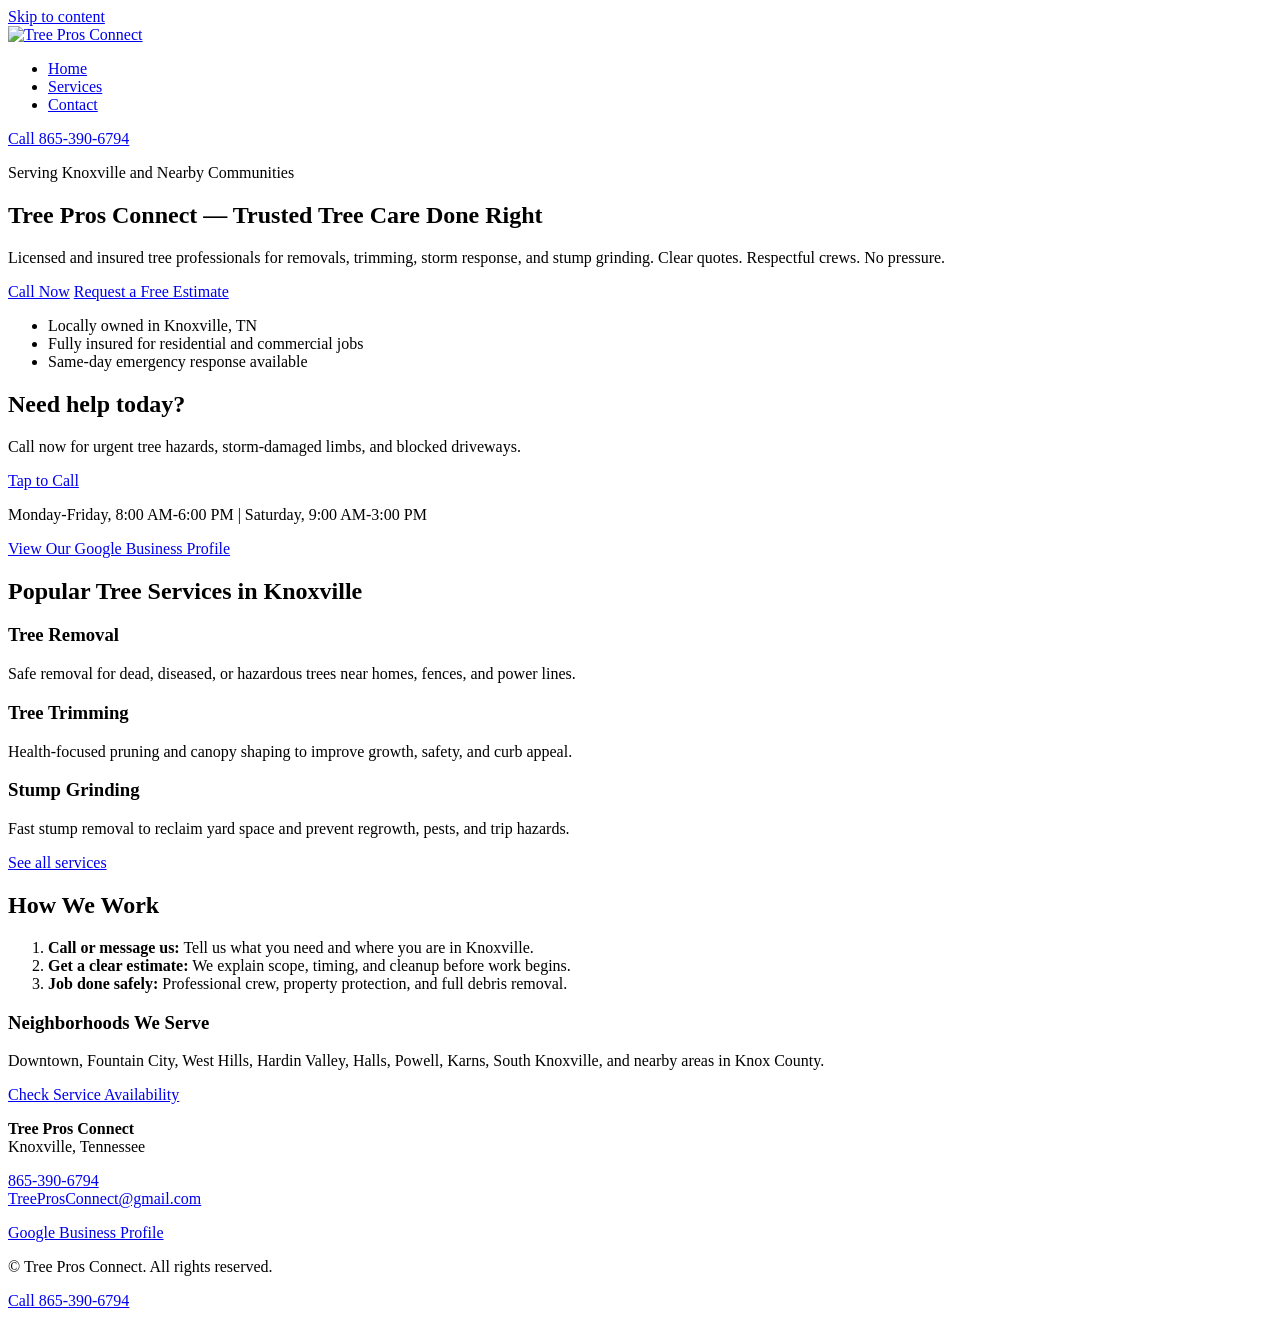
==== index.html @ c210f6fe "Update Saturday hours to 9:00 AM - 3:00 PM" ====
<!doctype html>
<html lang="en">
<head>
  <meta charset="utf-8">
  <meta name="viewport" content="width=device-width, initial-scale=1">
  <title>Tree Pros Connect | Safe, Professional Tree Care</title>
  <meta name="description" content="Trusted tree service in Knoxville, TN. Tree removal, trimming, stump grinding, storm cleanup, and emergency calls.">
  <meta name="robots" content="index,follow">
  <link rel="canonical" href="https://treeprosconnect.com/">
  <meta property="og:title" content="Tree Pros Connect | Safe, Professional Tree Care">
  <meta property="og:description" content="Trusted tree service in Knoxville, TN. Tree removal, trimming, stump grinding, storm cleanup.">
  <meta property="og:type" content="website">
  <meta property="og:url" content="https://treeprosconnect.com/">
  <meta property="og:locale" content="en_US">
  <meta property="og:site_name" content="Tree Pros Connect">
  <meta property="og:image" content="https://treeprosconnect.com/assets/hero-tree.jpg">
  <meta property="og:image:width" content="1200">
  <meta property="og:image:height" content="630">
  <meta name="twitter:card" content="summary_large_image">
  <meta name="twitter:title" content="Tree Pros Connect | Safe, Professional Tree Care">
  <meta name="twitter:description" content="Trusted tree service in Knoxville, TN. Tree removal, trimming, stump grinding, storm cleanup, and emergency calls.">
  <meta name="twitter:image" content="https://treeprosconnect.com/assets/hero-tree.jpg">
  <link rel="icon" href="/favicon.ico" sizes="any">
  <link rel="apple-touch-icon" href="/assets/apple-touch-icon.png">
  <link rel="stylesheet" href="assets/styles.css">
  <script defer src="assets/script.js"></script>
  <script type="application/ld+json">
  {
    "@context": "https://schema.org",
    "@type": "LandscapingBusiness",
    "name": "Tree Pros Connect",
    "description": "Trusted tree service in Knoxville, TN. Tree removal, trimming, stump grinding, storm cleanup, and emergency calls.",
    "image": "https://treeprosconnect.com/assets/hero-tree.jpg",
    "url": "https://treeprosconnect.com",
    "telephone": "+18653906794",
    "email": "TreeProsConnect@gmail.com",
    "priceRange": "$$",
    "areaServed": "Knoxville, TN",
    "address": {
      "@type": "PostalAddress",
      "addressLocality": "Knoxville",
      "addressRegion": "TN",
      "postalCode": "37902",
      "addressCountry": "US"
    },
    "openingHours": "Mo-Sa 08:00-18:00",
    "sameAs": [
      "https://g.page/r/Ccs2_3aNAoinEBM/review"
    ]
  }
  </script>
</head>
<body>
  <a class="skip-link" href="#main">Skip to content</a>

  <header class="site-header">
    <div class="container nav-wrap">
      <a class="logo" href="index.html" aria-label="Tree Pros Connect home"><img src="assets/logo.png" alt="Tree Pros Connect" width="180" height="52"></a>
      <nav aria-label="Main navigation">
        <ul class="nav-list">
          <li><a aria-current="page" href="index.html">Home</a></li>
          <li><a href="services.html">Services</a></li>
          <li><a href="contact.html">Contact</a></li>
        </ul>
      </nav>
      <a class="btn btn-call" href="tel:+18653906794">Call 865-390-6794</a>
    </div>
  </header>

  <main id="main">
    <section class="hero">
      <div class="container hero-grid">
        <div>
          <p class="eyebrow">Serving Knoxville and Nearby Communities</p>
        <h1>Tree Pros Connect — Trusted Tree Care Done Right</h1>
          <p class="lead">Licensed and insured tree professionals for removals, trimming, storm response, and stump grinding. Clear quotes. Respectful crews. No pressure.</p>
          <div class="hero-actions">
            <a class="btn btn-primary" href="tel:+18653906794">Call Now</a>
            <a class="btn btn-outline" href="contact.html">Request a Free Estimate</a>
          </div>
          <ul class="trust-points" aria-label="Trust points">
            <li>Locally owned in Knoxville, TN</li>
            <li>Fully insured for residential and commercial jobs</li>
            <li>Same-day emergency response available</li>
          </ul>
        </div>
        <aside class="quote-card" aria-label="Quick contact card">
          <h2>Need help today?</h2>
          <p>Call now for urgent tree hazards, storm-damaged limbs, and blocked driveways.</p>
          <a class="btn btn-primary full" href="tel:+18653906794">Tap to Call</a>
          <p class="small">Monday-Friday, 8:00 AM-6:00 PM | Saturday, 9:00 AM-3:00 PM</p>
          <a class="profile-link" href="https://g.page/r/Ccs2_3aNAoinEBM/review" target="_blank" rel="noopener noreferrer">View Our Google Business Profile</a>
        </aside>
      </div>
    </section>

    <section class="section section-light">
      <div class="container">
        <h2>Popular Tree Services in Knoxville</h2>
        <div class="cards">
          <article class="card">
            <h3>Tree Removal</h3>
            <p>Safe removal for dead, diseased, or hazardous trees near homes, fences, and power lines.</p>
          </article>
          <article class="card">
            <h3>Tree Trimming</h3>
            <p>Health-focused pruning and canopy shaping to improve growth, safety, and curb appeal.</p>
          </article>
          <article class="card">
            <h3>Stump Grinding</h3>
            <p>Fast stump removal to reclaim yard space and prevent regrowth, pests, and trip hazards.</p>
          </article>
        </div>
        <p class="center"><a class="text-link" href="services.html">See all services</a></p>
      </div>
    </section>

    <section class="section">
      <div class="container split">
        <div>
          <h2>How We Work</h2>
          <ol class="steps">
            <li><strong>Call or message us:</strong> Tell us what you need and where you are in Knoxville.</li>
            <li><strong>Get a clear estimate:</strong> We explain scope, timing, and cleanup before work begins.</li>
            <li><strong>Job done safely:</strong> Professional crew, property protection, and full debris removal.</li>
          </ol>
        </div>
        <div class="panel">
          <h3>Neighborhoods We Serve</h3>
          <p>Downtown, Fountain City, West Hills, Hardin Valley, Halls, Powell, Karns, South Knoxville, and nearby areas in Knox County.</p>
          <a class="btn btn-outline" href="contact.html">Check Service Availability</a>
        </div>
      </div>
    </section>
  </main>

  <footer class="site-footer">
    <div class="container footer-grid">
      <p><strong>Tree Pros Connect</strong><br>Knoxville, Tennessee</p>
      <p><a href="tel:+18653906794">865-390-6794</a><br><a href="mailto:TreeProsConnect@gmail.com">TreeProsConnect@gmail.com</a></p>
      <p><a href="https://g.page/r/Ccs2_3aNAoinEBM/review" target="_blank" rel="noopener noreferrer">Google Business Profile</a></p>
    </div>
    <p class="copyright">&copy; <span id="year"></span> Tree Pros Connect. All rights reserved.</p>
  </footer>

  <div class="mobile-callbar" aria-label="Mobile call button">
    <a href="tel:+18653906794">Call 865-390-6794</a>
  </div>
</body>
</html>
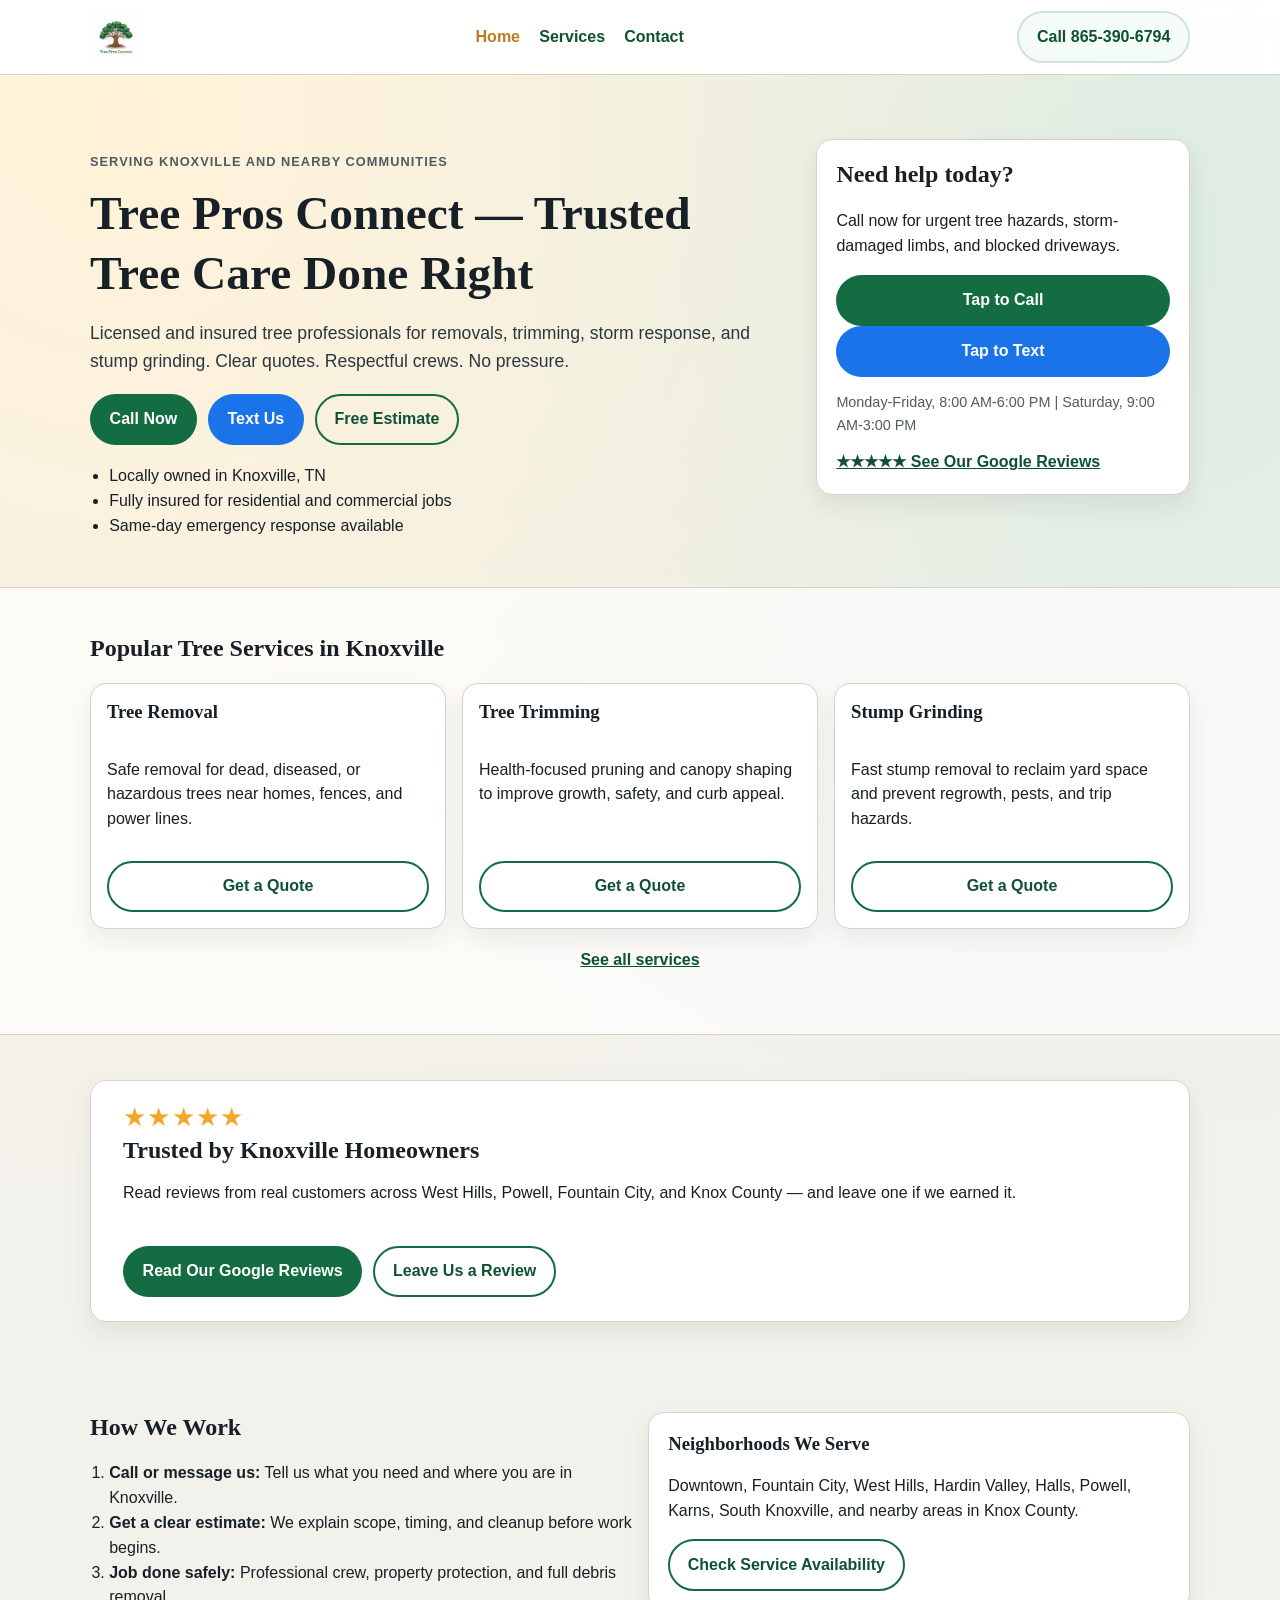
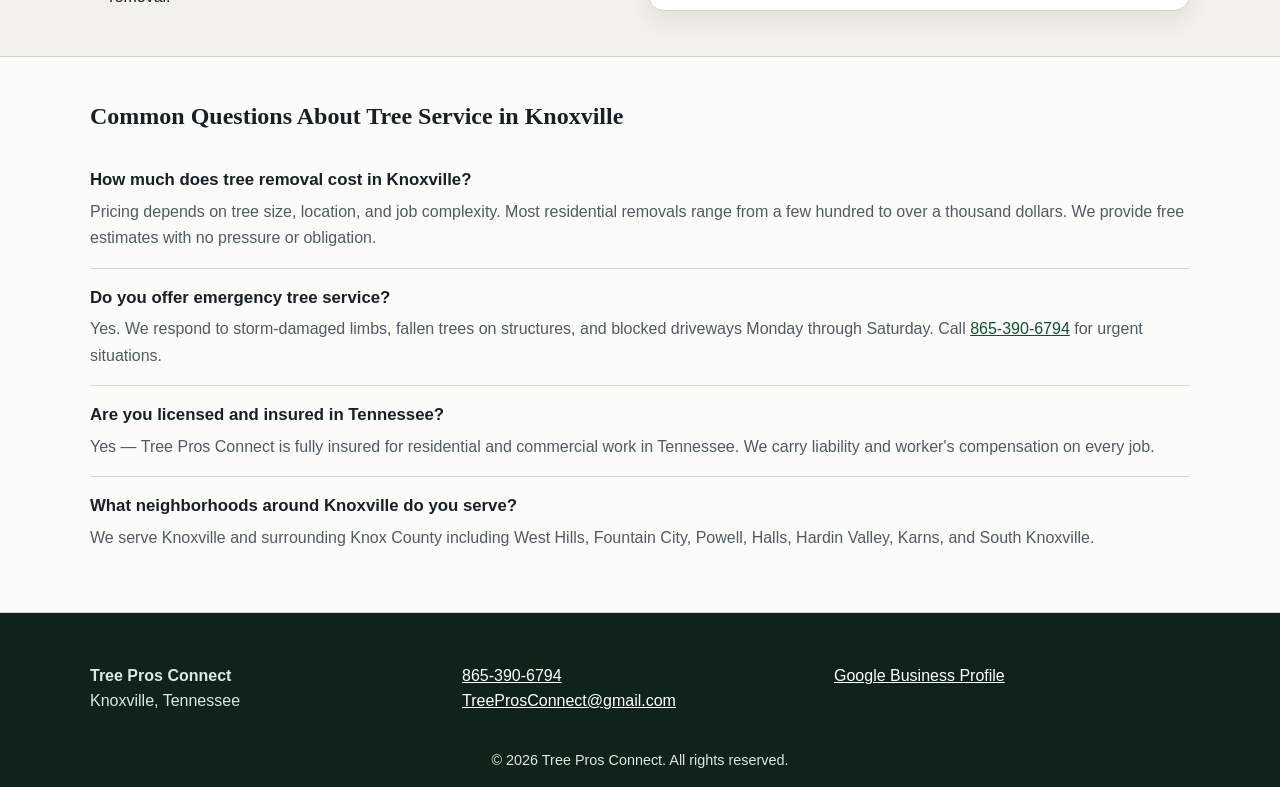
==== commit 520983d9: "Add SMS, FAQ, review banner, card CTAs" ====
--- a/index.html
+++ b/index.html
@@ -43,9 +43,49 @@
       "postalCode": "37902",
       "addressCountry": "US"
     },
-    "openingHours": "Mo-Sa 08:00-18:00",
+    "openingHours": ["Mo-Fr 08:00-18:00", "Sa 09:00-15:00"],
     "sameAs": [
       "https://g.page/r/Ccs2_3aNAoinEBM/review"
+    ]
+  }
+  </script>
+  <script type="application/ld+json">
+  {
+    "@context": "https://schema.org",
+    "@type": "FAQPage",
+    "mainEntity": [
+      {
+        "@type": "Question",
+        "name": "How much does tree removal cost in Knoxville?",
+        "acceptedAnswer": {
+          "@type": "Answer",
+          "text": "Pricing depends on tree size, location, and job complexity. Most residential removals range from a few hundred to over a thousand dollars. Tree Pros Connect provides free, no-obligation estimates before any work begins."
+        }
+      },
+      {
+        "@type": "Question",
+        "name": "Do you offer emergency tree service in Knoxville?",
+        "acceptedAnswer": {
+          "@type": "Answer",
+          "text": "Yes. We respond to storm-damaged limbs, fallen trees on structures, and blocked driveways. Call 865-390-6794 for urgent situations Monday through Saturday."
+        }
+      },
+      {
+        "@type": "Question",
+        "name": "Are you licensed and insured for tree work in Tennessee?",
+        "acceptedAnswer": {
+          "@type": "Answer",
+          "text": "Yes. Tree Pros Connect is fully insured for residential and commercial tree work in Tennessee, carrying liability and worker's compensation coverage on every job."
+        }
+      },
+      {
+        "@type": "Question",
+        "name": "What areas around Knoxville do you serve?",
+        "acceptedAnswer": {
+          "@type": "Answer",
+          "text": "We serve Knoxville and surrounding Knox County communities including West Hills, Fountain City, Powell, Halls, Hardin Valley, Karns, and South Knoxville."
+        }
+      }
     ]
   }
   </script>
@@ -76,7 +116,8 @@
           <p class="lead">Licensed and insured tree professionals for removals, trimming, storm response, and stump grinding. Clear quotes. Respectful crews. No pressure.</p>
           <div class="hero-actions">
             <a class="btn btn-primary" href="tel:+18653906794">Call Now</a>
-            <a class="btn btn-outline" href="contact.html">Request a Free Estimate</a>
+            <a class="btn btn-sms" href="sms:+18653906794">Text Us</a>
+            <a class="btn btn-outline" href="contact.html">Free Estimate</a>
           </div>
           <ul class="trust-points" aria-label="Trust points">
             <li>Locally owned in Knoxville, TN</li>
@@ -88,8 +129,9 @@
           <h2>Need help today?</h2>
           <p>Call now for urgent tree hazards, storm-damaged limbs, and blocked driveways.</p>
           <a class="btn btn-primary full" href="tel:+18653906794">Tap to Call</a>
+          <a class="btn btn-sms full" href="sms:+18653906794">Tap to Text</a>
           <p class="small">Monday-Friday, 8:00 AM-6:00 PM | Saturday, 9:00 AM-3:00 PM</p>
-          <a class="profile-link" href="https://g.page/r/Ccs2_3aNAoinEBM/review" target="_blank" rel="noopener noreferrer">View Our Google Business Profile</a>
+          <a class="profile-link" href="https://g.page/r/Ccs2_3aNAoinEBM/review" target="_blank" rel="noopener noreferrer">★★★★★ See Our Google Reviews</a>
         </aside>
       </div>
     </section>
@@ -101,17 +143,36 @@
           <article class="card">
             <h3>Tree Removal</h3>
             <p>Safe removal for dead, diseased, or hazardous trees near homes, fences, and power lines.</p>
+            <a class="btn btn-outline card-btn" href="contact.html">Get a Quote</a>
           </article>
           <article class="card">
             <h3>Tree Trimming</h3>
             <p>Health-focused pruning and canopy shaping to improve growth, safety, and curb appeal.</p>
+            <a class="btn btn-outline card-btn" href="contact.html">Get a Quote</a>
           </article>
           <article class="card">
             <h3>Stump Grinding</h3>
             <p>Fast stump removal to reclaim yard space and prevent regrowth, pests, and trip hazards.</p>
+            <a class="btn btn-outline card-btn" href="contact.html">Get a Quote</a>
           </article>
         </div>
         <p class="center"><a class="text-link" href="services.html">See all services</a></p>
+      </div>
+    </section>
+
+    <section class="section">
+      <div class="container">
+        <div class="review-banner">
+          <div>
+            <p class="stars-large" aria-hidden="true">★★★★★</p>
+            <h2>Trusted by Knoxville Homeowners</h2>
+            <p>Read reviews from real customers across West Hills, Powell, Fountain City, and Knox County — and leave one if we earned it.</p>
+          </div>
+          <div class="review-actions">
+            <a class="btn btn-primary" href="https://g.page/r/Ccs2_3aNAoinEBM/review" target="_blank" rel="noopener noreferrer">Read Our Google Reviews</a>
+            <a class="btn btn-outline" href="https://g.page/r/Ccs2_3aNAoinEBM/review" target="_blank" rel="noopener noreferrer">Leave Us a Review</a>
+          </div>
+        </div>
       </div>
     </section>
 
@@ -132,6 +193,30 @@
         </div>
       </div>
     </section>
+
+    <section class="section section-light">
+      <div class="container">
+        <h2>Common Questions About Tree Service in Knoxville</h2>
+        <dl class="faq-list">
+          <div class="faq-item">
+            <dt>How much does tree removal cost in Knoxville?</dt>
+            <dd>Pricing depends on tree size, location, and job complexity. Most residential removals range from a few hundred to over a thousand dollars. We provide free estimates with no pressure or obligation.</dd>
+          </div>
+          <div class="faq-item">
+            <dt>Do you offer emergency tree service?</dt>
+            <dd>Yes. We respond to storm-damaged limbs, fallen trees on structures, and blocked driveways Monday through Saturday. Call <a href="tel:+18653906794">865-390-6794</a> for urgent situations.</dd>
+          </div>
+          <div class="faq-item">
+            <dt>Are you licensed and insured in Tennessee?</dt>
+            <dd>Yes — Tree Pros Connect is fully insured for residential and commercial work in Tennessee. We carry liability and worker's compensation on every job.</dd>
+          </div>
+          <div class="faq-item">
+            <dt>What neighborhoods around Knoxville do you serve?</dt>
+            <dd>We serve Knoxville and surrounding Knox County including West Hills, Fountain City, Powell, Halls, Hardin Valley, Karns, and South Knoxville.</dd>
+          </div>
+        </dl>
+      </div>
+    </section>
   </main>
 
   <footer class="site-footer">
@@ -143,8 +228,9 @@
     <p class="copyright">&copy; <span id="year"></span> Tree Pros Connect. All rights reserved.</p>
   </footer>
 
-  <div class="mobile-callbar" aria-label="Mobile call button">
+  <div class="mobile-callbar" aria-label="Mobile contact bar">
     <a href="tel:+18653906794">Call 865-390-6794</a>
+    <a class="mobile-text-btn" href="sms:+18653906794">Text Us</a>
   </div>
 </body>
 </html>
--- a/assets/styles.css
+++ b/assets/styles.css
@@ -0,0 +1,457 @@
+:root {
+  --bg: #f3f1eb;
+  --surface: #ffffff;
+  --text: #172026;
+  --muted: #4f5b63;
+  --primary: #146c43;
+  --primary-dark: #0f5232;
+  --accent: #bf7a22;
+  --line: #d9d3c7;
+  --shadow: 0 10px 24px rgba(23, 32, 38, 0.08);
+}
+
+* {
+  box-sizing: border-box;
+}
+
+html,
+body {
+  margin: 0;
+  padding: 0;
+}
+
+body {
+  font-family: "Source Sans 3", "Segoe UI", sans-serif;
+  color: var(--text);
+  background:
+    radial-gradient(circle at 10% 5%, #fff2d8 0, transparent 42%),
+    radial-gradient(circle at 88% 10%, #dcece3 0, transparent 40%),
+    var(--bg);
+  line-height: 1.55;
+}
+
+h1,
+h2,
+h3 {
+  font-family: "Merriweather", Georgia, serif;
+  line-height: 1.25;
+  margin-top: 0;
+}
+
+a {
+  color: var(--primary-dark);
+}
+
+.skip-link {
+  position: absolute;
+  left: -999px;
+  top: auto;
+}
+
+.skip-link:focus {
+  left: 1rem;
+  top: 1rem;
+  background: #fff;
+  padding: 0.5rem 0.75rem;
+  border-radius: 0.4rem;
+  z-index: 1000;
+}
+
+.container {
+  width: min(1100px, 92vw);
+  margin: 0 auto;
+}
+
+.site-header {
+  position: sticky;
+  top: 0;
+  z-index: 40;
+  background: rgba(255, 255, 255, 0.95);
+  backdrop-filter: blur(6px);
+  border-bottom: 1px solid var(--line);
+}
+
+.nav-wrap {
+  display: flex;
+  align-items: center;
+  justify-content: space-between;
+  gap: 1rem;
+  min-height: 74px;
+}
+
+.logo {
+  display: flex;
+  align-items: center;
+  text-decoration: none;
+  flex-shrink: 0;
+}
+
+.logo img {
+  height: 52px;
+  width: auto;
+  display: block;
+}
+
+.nav-list {
+  list-style: none;
+  display: flex;
+  gap: 1.2rem;
+  margin: 0;
+  padding: 0;
+}
+
+.nav-list a {
+  text-decoration: none;
+  font-weight: 600;
+}
+
+.nav-list a[aria-current="page"] {
+  color: var(--accent);
+}
+
+.btn {
+  display: inline-block;
+  border-radius: 999px;
+  padding: 0.7rem 1.1rem;
+  font-weight: 700;
+  text-decoration: none;
+  border: 2px solid transparent;
+  transition: all 0.2s ease;
+}
+
+.btn:hover {
+  transform: translateY(-1px);
+}
+
+.btn-primary {
+  background: var(--primary);
+  color: #fff;
+}
+
+.btn-primary:hover {
+  background: var(--primary-dark);
+}
+
+.btn-outline {
+  border-color: var(--primary);
+  color: var(--primary-dark);
+  background: transparent;
+}
+
+.btn-call {
+  background: #f5fbf7;
+  border-color: #cde6d8;
+  color: var(--primary-dark);
+}
+
+.full {
+  width: 100%;
+  text-align: center;
+}
+
+.hero,
+.page-hero {
+  padding: 4rem 0 3rem;
+}
+
+.hero-grid {
+  display: grid;
+  grid-template-columns: 1.3fr 0.7fr;
+  gap: 2rem;
+  align-items: start;
+}
+
+.eyebrow {
+  text-transform: uppercase;
+  letter-spacing: 0.08em;
+  color: var(--muted);
+  font-weight: 700;
+  font-size: 0.8rem;
+  margin-bottom: 0.8rem;
+}
+
+h1 {
+  font-size: clamp(2rem, 3.7vw, 3rem);
+  margin-bottom: 0.8rem;
+}
+
+.lead {
+  font-size: 1.1rem;
+  color: #2b373f;
+}
+
+.hero-actions {
+  display: flex;
+  flex-wrap: wrap;
+  gap: 0.7rem;
+  margin: 1.2rem 0;
+}
+
+.trust-points,
+.plain-list,
+.steps {
+  margin: 1rem 0 0;
+  padding-left: 1.2rem;
+}
+
+.quote-card,
+.card,
+.panel,
+.service-item,
+.contact-form {
+  background: var(--surface);
+  border: 1px solid var(--line);
+  border-radius: 16px;
+  box-shadow: var(--shadow);
+}
+
+.quote-card,
+.panel,
+.service-item,
+.contact-form {
+  padding: 1.2rem;
+}
+
+.section {
+  padding: 2.8rem 0;
+}
+
+.section-light {
+  background: rgba(255, 255, 255, 0.7);
+  border-top: 1px solid var(--line);
+  border-bottom: 1px solid var(--line);
+}
+
+.cards {
+  display: grid;
+  grid-template-columns: repeat(3, minmax(0, 1fr));
+  gap: 1rem;
+}
+
+.card {
+  padding: 1rem;
+}
+
+.center {
+  text-align: center;
+  margin-top: 1.2rem;
+}
+
+.text-link {
+  font-weight: 700;
+}
+
+.split {
+  display: grid;
+  grid-template-columns: repeat(2, minmax(0, 1fr));
+  gap: 1rem;
+}
+
+.service-list,
+.contact-grid {
+  display: grid;
+  gap: 1rem;
+}
+
+.contact-grid {
+  grid-template-columns: 0.9fr 1.1fr;
+}
+
+.contact-form label {
+  display: block;
+  margin: 0.85rem 0 0.35rem;
+  font-weight: 700;
+}
+
+input,
+select,
+textarea,
+button {
+  font: inherit;
+}
+
+.contact-form input,
+.contact-form select,
+.contact-form textarea {
+  width: 100%;
+  border: 1px solid #bfc8bf;
+  border-radius: 10px;
+  padding: 0.65rem 0.7rem;
+  background: #fff;
+}
+
+.small {
+  font-size: 0.9rem;
+  color: var(--muted);
+}
+
+.site-footer {
+  background: #10231a;
+  color: #dce8e1;
+  padding: 2.2rem 0 1rem;
+}
+
+.site-footer a {
+  color: #fff;
+}
+
+.footer-grid {
+  display: grid;
+  grid-template-columns: repeat(3, minmax(0, 1fr));
+  gap: 1rem;
+}
+
+.copyright {
+  text-align: center;
+  margin: 1.2rem 0 0;
+  font-size: 0.9rem;
+}
+
+.mobile-callbar {
+  display: none;
+}
+
+.profile-link {
+  font-weight: 700;
+}
+
+/* SMS / Text button */
+.btn-sms {
+  background: #1a73e8;
+  color: #fff;
+}
+
+.btn-sms:hover {
+  background: #1557b0;
+  color: #fff;
+}
+
+/* Card CTAs */
+.card {
+  display: flex;
+  flex-direction: column;
+}
+
+.card > p {
+  flex: 1;
+}
+
+.card-btn {
+  margin-top: 0.8rem;
+  text-align: center;
+}
+
+/* Google review banner */
+.review-banner {
+  display: flex;
+  align-items: center;
+  justify-content: space-between;
+  gap: 1.5rem;
+  flex-wrap: wrap;
+  background: var(--surface);
+  border: 1px solid var(--line);
+  border-radius: 16px;
+  box-shadow: var(--shadow);
+  padding: 1.5rem 2rem;
+}
+
+.review-banner h2 {
+  margin-bottom: 0.4rem;
+}
+
+.stars-large {
+  font-size: 1.6rem;
+  color: #f5a623;
+  letter-spacing: 0.05em;
+  margin: 0 0 0.3rem;
+  line-height: 1;
+}
+
+.review-actions {
+  display: flex;
+  flex-wrap: wrap;
+  gap: 0.7rem;
+  flex-shrink: 0;
+}
+
+/* FAQ */
+.faq-list {
+  margin: 1.2rem 0 0;
+}
+
+.faq-item {
+  border-bottom: 1px solid var(--line);
+  padding: 1rem 0;
+}
+
+.faq-item:last-child {
+  border-bottom: none;
+}
+
+.faq-list dt {
+  font-weight: 700;
+  margin-bottom: 0.35rem;
+  font-size: 1.05rem;
+  color: var(--text);
+}
+
+.faq-list dd {
+  margin: 0;
+  color: var(--muted);
+  line-height: 1.65;
+}
+
+@media (max-width: 920px) {
+  .hero-grid,
+  .cards,
+  .split,
+  .contact-grid,
+  .footer-grid {
+    grid-template-columns: 1fr;
+  }
+
+  .nav-wrap {
+    flex-wrap: wrap;
+    padding: 0.6rem 0;
+  }
+
+  .btn-call {
+    display: none;
+  }
+
+  .mobile-callbar {
+    position: fixed;
+    left: 0;
+    right: 0;
+    bottom: 0;
+    z-index: 60;
+    display: flex;
+    background: #113623;
+    border-top: 2px solid #2f895e;
+  }
+
+  .mobile-callbar a {
+    flex: 1;
+    display: block;
+    text-align: center;
+    padding: 0.95rem 1rem;
+    color: #fff;
+    font-weight: 800;
+    text-decoration: none;
+  }
+
+  .mobile-text-btn {
+    background: #1a73e8;
+    border-left: 1px solid rgba(255, 255, 255, 0.15);
+  }
+
+  .review-banner {
+    flex-direction: column;
+    align-items: flex-start;
+    padding: 1.2rem;
+  }
+
+  body {
+    padding-bottom: 4.1rem;
+  }
+}
